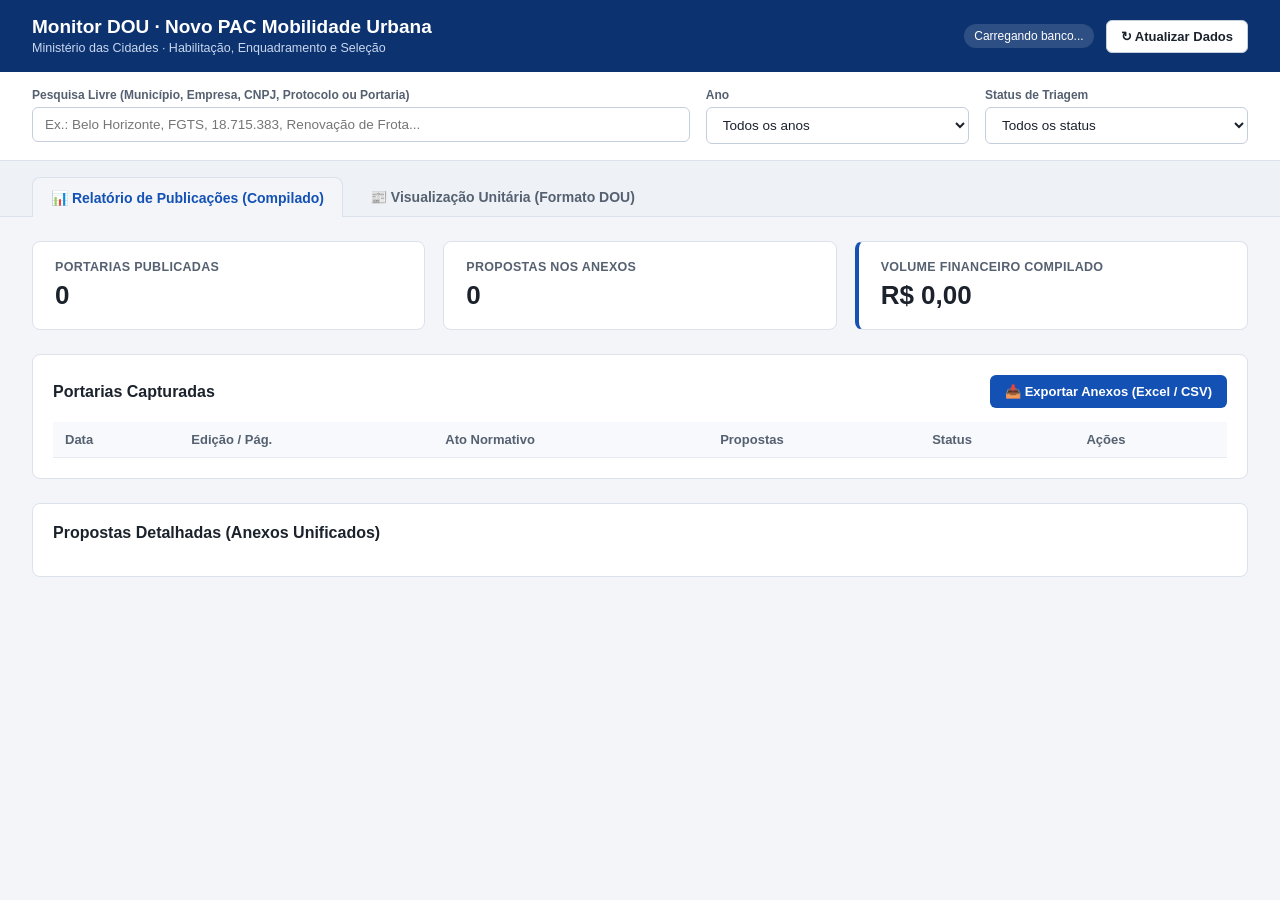
==== index.html @ 19306ff7 "Atualizacao DOU Novo PAC (26/11/2026 11:41)" ====
<!DOCTYPE html>
<html lang="pt-BR">
<head>
  <meta charset="UTF-8">
  <meta name="viewport" content="width=device-width, initial-scale=1.0">
  <title>Monitor DOU — Novo PAC Mobilidade Urbana</title>
  <link rel="stylesheet" href="estilo_dou.css">
</head>
<body>
  <header class="topbar">
    <div class="topbar-info">
      <h1>Monitor DOU · Novo PAC Mobilidade Urbana</h1>
      <span class="subtitulo">Ministério das Cidades · Habilitação, Enquadramento e Seleção</span>
    </div>
    <div class="topbar-actions">
      <span id="badge-atualizacao" class="badge-sync">Carregando banco...</span>
      <button id="btn-recarregar" class="btn btn-secundario" type="button">↻ Atualizar Dados</button>
    </div>
  </header>

  <section class="barra-filtros">
    <div class="campo-filtro campo-busca">
      <label for="filtro-busca">Pesquisa Livre (Município, Empresa, CNPJ, Protocolo ou Portaria)</label>
      <input type="text" id="filtro-busca" placeholder="Ex.: Belo Horizonte, FGTS, 18.715.383, Renovação de Frota...">
    </div>
    <div class="campo-filtro">
      <label for="filtro-ano">Ano</label>
      <select id="filtro-ano">
        <option value="TODOS">Todos os anos</option>
      </select>
    </div>
    <div class="campo-filtro">
      <label for="filtro-status">Status de Triagem</label>
      <select id="filtro-status">
        <option value="TODOS">Todos os status</option>
        <option value="Pendente">Pendente</option>
        <option value="Em análise">Em análise</option>
        <option value="Conferido">Conferido</option>
      </select>
    </div>
  </section>

  <nav class="abas-nav">
    <button class="aba-btn ativa" data-aba="relatorio" type="button">
      📊 Relatório de Publicações (Compilado)
    </button>
    <button class="aba-btn" data-aba="unitaria" type="button">
      📰 Visualização Unitária (Formato DOU)
    </button>
  </nav>

  <!-- ABA 1: RELATÓRIO COMPILADO -->
  <main id="view-relatorio" class="container-principal">
    <section class="grid-kpis">
      <article class="kpi-card">
        <span class="kpi-label">Portarias Publicadas</span>
        <strong id="kpi-portarias" class="kpi-valor">0</strong>
      </article>
      <article class="kpi-card">
        <span class="kpi-label">Propostas nos Anexos</span>
        <strong id="kpi-propostas" class="kpi-valor">0</strong>
      </article>
      <article class="kpi-card destaque">
        <span class="kpi-label">Volume Financeiro Compilado</span>
        <strong id="kpi-volume" class="kpi-valor">R$ 0,00</strong>
      </article>
    </section>

    <section class="bloco-tabela">
      <div class="bloco-header">
        <h2>Portarias Capturadas</h2>
        <button id="btn-exportar-csv" class="btn btn-primario" type="button">📥 Exportar Anexos (Excel / CSV)</button>
      </div>
      <div class="tabela-scroll">
        <table class="tabela-dados" id="tabela-portarias">
          <thead>
            <tr>
              <th>Data</th>
              <th>Edição / Pág.</th>
              <th>Ato Normativo</th>
              <th>Propostas</th>
              <th>Status</th>
              <th>Ações</th>
            </tr>
          </thead>
          <tbody></tbody>
        </table>
      </div>
    </section>

    <section class="bloco-tabela">
      <div class="bloco-header">
        <h2>Propostas Detalhadas (Anexos Unificados)</h2>
        <span id="contador-anexos" class="texto-auxiliar"></span>
      </div>
      <div class="tabela-scroll">
        <table class="tabela-dados" id="tabela-anexos">
          <thead></thead>
          <tbody></tbody>
        </table>
      </div>
    </section>
  </main>

  <!-- ABA 2: VISUALIZAÇÃO UNITÁRIA (FAC-SÍMILE DOU) -->
  <main id="view-unitaria" class="container-principal oculto">
    <section class="controles-unitaria">
      <div class="campo-filtro campo-seletor-ato">
        <label for="seletor-portaria">Selecione a Portaria Publicada:</label>
        <select id="seletor-portaria"></select>
      </div>
      <div class="campo-filtro">
        <label for="seletor-status-unitario">Status de Triagem:</label>
        <select id="seletor-status-unitario">
          <option value="Pendente">Pendente</option>
          <option value="Em análise">Em análise</option>
          <option value="Conferido">Conferido</option>
        </select>
      </div>
      <div class="acoes-unitaria">
        <a id="link-original-dou" href="#" target="_blank" rel="noopener" class="btn btn-secundario">Abrir no in.gov.br ↗</a>
        <button id="btn-imprimir-dou" class="btn btn-primario" type="button">🖨️ Imprimir / PDF</button>
      </div>
    </section>

    <article id="folha-dou" class="folha-dou">
      <p class="texto-vazio">Nenhuma portaria selecionada.</p>
    </article>
  </main>

  <script src="app_dou.js"></script>
</body>
</html>
---- estilo_dou.css ----
:root {
  --azul-gov: #1351b4;
  --azul-gov-escuro: #0c326f;
  --fundo-pagina: #f3f5f8;
  --fundo-card: #ffffff;
  --borda: #dce2ec;
  --texto-principal: #1b222c;
  --texto-secundario: #556070;
}

* {
  box-sizing: border-box;
}

body {
  margin: 0;
  font-family: -apple-system, BlinkMacSystemFont, "Segoe UI", Roboto, Arial, sans-serif;
  background-color: var(--fundo-pagina);
  color: var(--texto-principal);
}

/* Cabeçalho Superior */
.topbar {
  background: var(--azul-gov-escuro);
  color: #fff;
  padding: 16px 32px;
  display: flex;
  justify-content: space-between;
  align-items: center;
  flex-wrap: wrap;
  gap: 12px;
}

.topbar h1 {
  margin: 0;
  font-size: 19px;
  font-weight: 700;
}

.topbar .subtitulo {
  font-size: 12.5px;
  color: #c9d8f0;
}

.topbar-actions {
  display: flex;
  align-items: center;
  gap: 12px;
}

.badge-sync {
  font-size: 12px;
  background: rgba(255, 255, 255, 0.14);
  padding: 5px 10px;
  border-radius: 99px;
}

/* Filtros */
.barra-filtros {
  background: var(--fundo-card);
  border-bottom: 1px solid var(--borda);
  padding: 16px 32px;
  display: grid;
  grid-template-columns: 2.5fr 1fr 1fr;
  gap: 16px;
}

.campo-filtro {
  display: flex;
  flex-direction: column;
  gap: 5px;
}

.campo-filtro label {
  font-size: 12px;
  font-weight: 600;
  color: var(--texto-secundario);
}

.campo-filtro input,
.campo-filtro select {
  padding: 9px 12px;
  border: 1px solid #c5cedb;
  border-radius: 6px;
  font-size: 13.5px;
  background: #fff;
  color: var(--texto-principal);
}

.campo-filtro input:focus,
.campo-filtro select:focus {
  outline: 2px solid rgba(19, 81, 180, 0.25);
  border-color: var(--azul-gov);
}

/* Abas */
.abas-nav {
  padding: 16px 32px 0 32px;
  display: flex;
  gap: 8px;
  border-bottom: 1px solid var(--borda);
  background: #eef2f7;
}

.aba-btn {
  padding: 11px 18px;
  border: 1px solid transparent;
  border-bottom: none;
  background: transparent;
  font-size: 14px;
  font-weight: 600;
  color: var(--texto-secundario);
  border-radius: 8px 8px 0 0;
  cursor: pointer;
}

.aba-btn.ativa {
  background: var(--fundo-pagina);
  color: var(--azul-gov);
  border-color: var(--borda);
  margin-bottom: -1px;
}

.container-principal {
  max-width: 1360px;
  margin: 0 auto;
  padding: 24px 32px 48px 32px;
}

.oculto {
  display: none !important;
}

/* KPIs */
.grid-kpis {
  display: grid;
  grid-template-columns: repeat(3, 1fr);
  gap: 18px;
  margin-bottom: 24px;
}

.kpi-card {
  background: var(--fundo-card);
  border: 1px solid var(--borda);
  border-radius: 8px;
  padding: 18px 22px;
  display: flex;
  flex-direction: column;
  gap: 6px;
}

.kpi-card.destaque {
  border-left: 4px solid var(--azul-gov);
}

.kpi-label {
  font-size: 12.5px;
  font-weight: 600;
  color: var(--texto-secundario);
  text-transform: uppercase;
  letter-spacing: 0.3px;
}

.kpi-valor {
  font-size: 26px;
  font-weight: 700;
  color: var(--texto-principal);
}

/* Tabelas do Relatório */
.bloco-tabela {
  background: var(--fundo-card);
  border: 1px solid var(--borda);
  border-radius: 8px;
  padding: 20px;
  margin-bottom: 24px;
}

.bloco-header {
  display: flex;
  justify-content: space-between;
  align-items: center;
  margin-bottom: 14px;
  gap: 12px;
}

.bloco-header h2 {
  margin: 0;
  font-size: 16px;
}

.tabela-scroll {
  overflow-x: auto;
  max-height: 460px;
}

.tabela-dados {
  width: 100%;
  border-collapse: collapse;
  font-size: 13px;
}

.tabela-dados th,
.tabela-dados td {
  padding: 10px 12px;
  border-bottom: 1px solid #e6ebf2;
  text-align: left;
  vertical-align: top;
}

.tabela-dados th {
  background: #f7f9fc;
  font-weight: 600;
  color: var(--texto-secundario);
  position: sticky;
  top: 0;
  z-index: 1;
}

.tabela-dados tbody tr:hover {
  background: #f4f8ff;
}

/* Botões e Badges */
.btn {
  padding: 8px 14px;
  border-radius: 6px;
  font-size: 13px;
  font-weight: 600;
  cursor: pointer;
  border: 1px solid transparent;
  text-decoration: none;
  display: inline-flex;
  align-items: center;
  gap: 6px;
}

.btn-primario {
  background: var(--azul-gov);
  color: #fff;
}

.btn-primario:hover {
  background: var(--azul-gov-escuro);
}

.btn-secundario {
  background: #fff;
  color: var(--texto-principal);
  border-color: #c5cedb;
}

.btn-secundario:hover {
  background: #f0f4fa;
}

.btn-mini {
  padding: 4px 10px;
  font-size: 12px;
}

.pill-status {
  padding: 3px 9px;
  border-radius: 99px;
  font-size: 11.5px;
  font-weight: 600;
  display: inline-block;
}

.status-Pendente { background: #fff3cd; color: #856404; }
.status-Em { background: #cfe2ff; color: #084298; }
.status-Conferido { background: #d1e7dd; color: #0f5132; }

/* Controles da Visão Unitária */
.controles-unitaria {
  background: var(--fundo-card);
  border: 1px solid var(--borda);
  border-radius: 8px;
  padding: 16px 20px;
  margin-bottom: 24px;
  display: grid;
  grid-template-columns: 3fr 1.2fr auto;
  gap: 16px;
  align-items: end;
}

.acoes-unitaria {
  display: flex;
  gap: 10px;
}

/* =========================================================
   FAC-SÍMILE DO DIÁRIO OFICIAL DA UNIÃO (IMPRENSA NACIONAL)
   ========================================================= */
.folha-dou {
  max-width: 880px;
  margin: 0 auto;
  background: #ffffff;
  padding: 48px 58px;
  box-shadow: 0 3px 14px rgba(0, 0, 0, 0.12);
  border-top: 4px solid var(--azul-gov);
  font-family: "Times New Roman", Georgia, serif;
  color: #111111;
}

.dou-topo-titulo {
  font-family: Arial, Helvetica, sans-serif;
  font-size: 16px;
  font-weight: 700;
  letter-spacing: 0.4px;
  margin-bottom: 6px;
}

.dou-metadados {
  font-family: Arial, Helvetica, sans-serif;
  font-size: 12px;
  color: #333;
  padding-bottom: 10px;
  border-bottom: 1px solid #cccccc;
  margin-bottom: 24px;
  line-height: 1.65;
}

.dou-metadados .sep {
  margin: 0 6px;
  color: #999;
}

.dou-ato-titulo {
  text-align: center;
  font-weight: bold;
  font-size: 16px;
  text-transform: uppercase;
  margin: 18px 0 22px 0;
  letter-spacing: 0.3px;
}

.dou-ementa {
  margin-left: 44%;
  text-align: justify;
  font-size: 13.5px;
  line-height: 1.48;
  margin-bottom: 24px;
}

.dou-corpo p {
  text-align: justify;
  text-indent: 2.4em;
  font-size: 15px;
  line-height: 1.62;
  margin: 0 0 12px 0;
}

.dou-assinatura {
  text-align: center;
  font-weight: bold;
  font-size: 14.5px;
  text-transform: uppercase;
  margin: 34px 0 28px 0;
}

.dou-anexo-titulo {
  text-align: center;
  font-weight: bold;
  font-size: 15px;
  margin: 26px 0 12px 0;
}

.dou-tabela-anexo {
  width: 100%;
  border-collapse: collapse;
  font-family: Arial, Helvetica, sans-serif;
  font-size: 11.5px;
  margin-bottom: 28px;
}

.dou-tabela-anexo th,
.dou-tabela-anexo td {
  border: 1px solid #444;
  padding: 6px 8px;
  text-align: left;
  vertical-align: top;
}

.dou-tabela-anexo th {
  background-color: #f2f2f2;
  font-weight: bold;
}

.dou-rodape-certificacao {
  font-family: Arial, Helvetica, sans-serif;
  font-size: 11px;
  color: #555;
  border-top: 1px solid #ddd;
  padding-top: 10px;
  margin-top: 24px;
}

/* Regras limpas para impressão ou Salvar como PDF */
@media print {
  body { background: #fff; }
  .topbar, .barra-filtros, .abas-nav, .controles-unitaria { display: none !important; }
  .container-principal { padding: 0; max-width: 100%; }
  .folha-dou {
    box-shadow: none;
    border-top: none;
    padding: 10px 15px;
    max-width: 100%;
  }
}
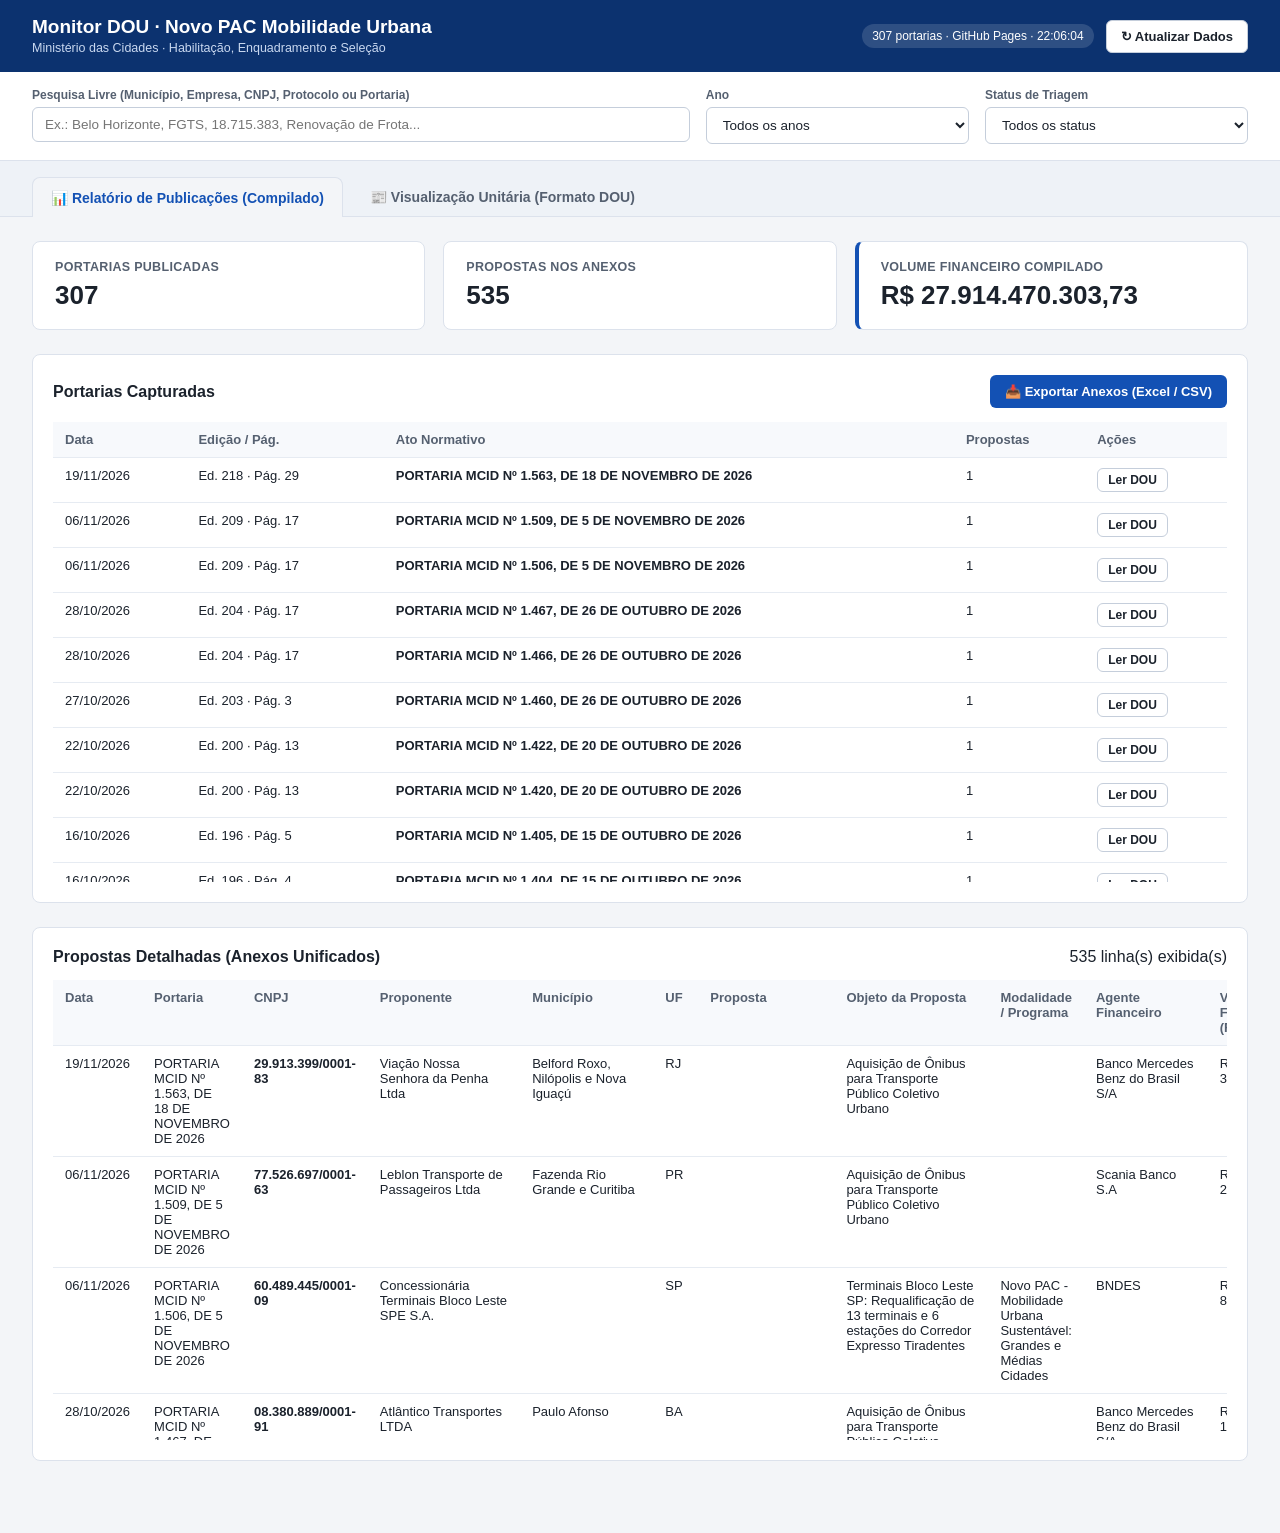
==== commit bfca3b42: "Atualizacao DOU Novo PAC (26/11/2026 12:17)" ====
--- a/index.html
+++ b/index.html
@@ -73,16 +73,15 @@
       </div>
       <div class="tabela-scroll">
         <table class="tabela-dados" id="tabela-portarias">
-          <thead>
-            <tr>
-              <th>Data</th>
-              <th>Edição / Pág.</th>
-              <th>Ato Normativo</th>
-              <th>Propostas</th>
-              <th>Status</th>
-              <th>Ações</th>
-            </tr>
-          </thead>
+         <thead>
+  <tr>
+    <th>Data</th>
+    <th>Edição / Pág.</th>
+    <th>Ato Normativo</th>
+    <th>Propostas</th>
+    <th>Ações</th>
+  </tr>
+</thead>
           <tbody></tbody>
         </table>
       </div>
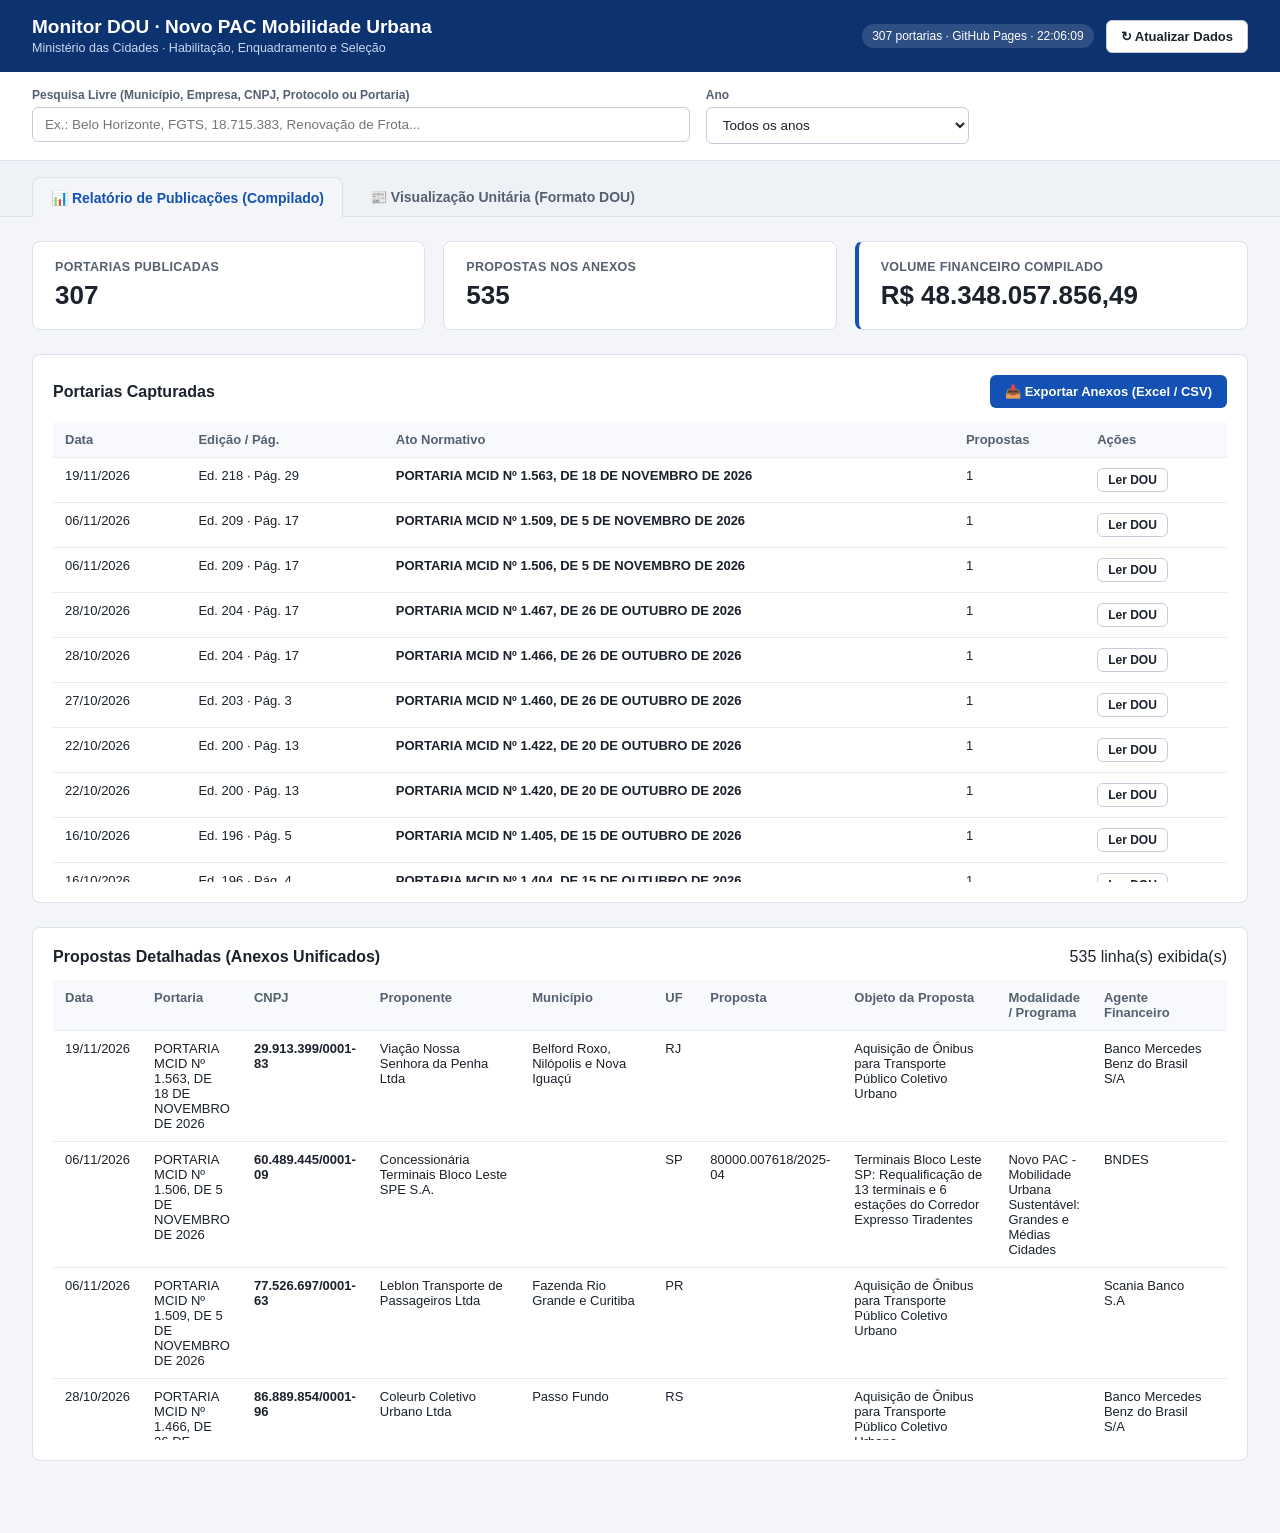
==== commit 017dac29: "Atualizacao DOU Novo PAC (26/11/2026 14:25)" ====
--- a/index.html
+++ b/index.html
@@ -27,15 +27,6 @@
       <label for="filtro-ano">Ano</label>
       <select id="filtro-ano">
         <option value="TODOS">Todos os anos</option>
-      </select>
-    </div>
-    <div class="campo-filtro">
-      <label for="filtro-status">Status de Triagem</label>
-      <select id="filtro-status">
-        <option value="TODOS">Todos os status</option>
-        <option value="Pendente">Pendente</option>
-        <option value="Em análise">Em análise</option>
-        <option value="Conferido">Conferido</option>
       </select>
     </div>
   </section>
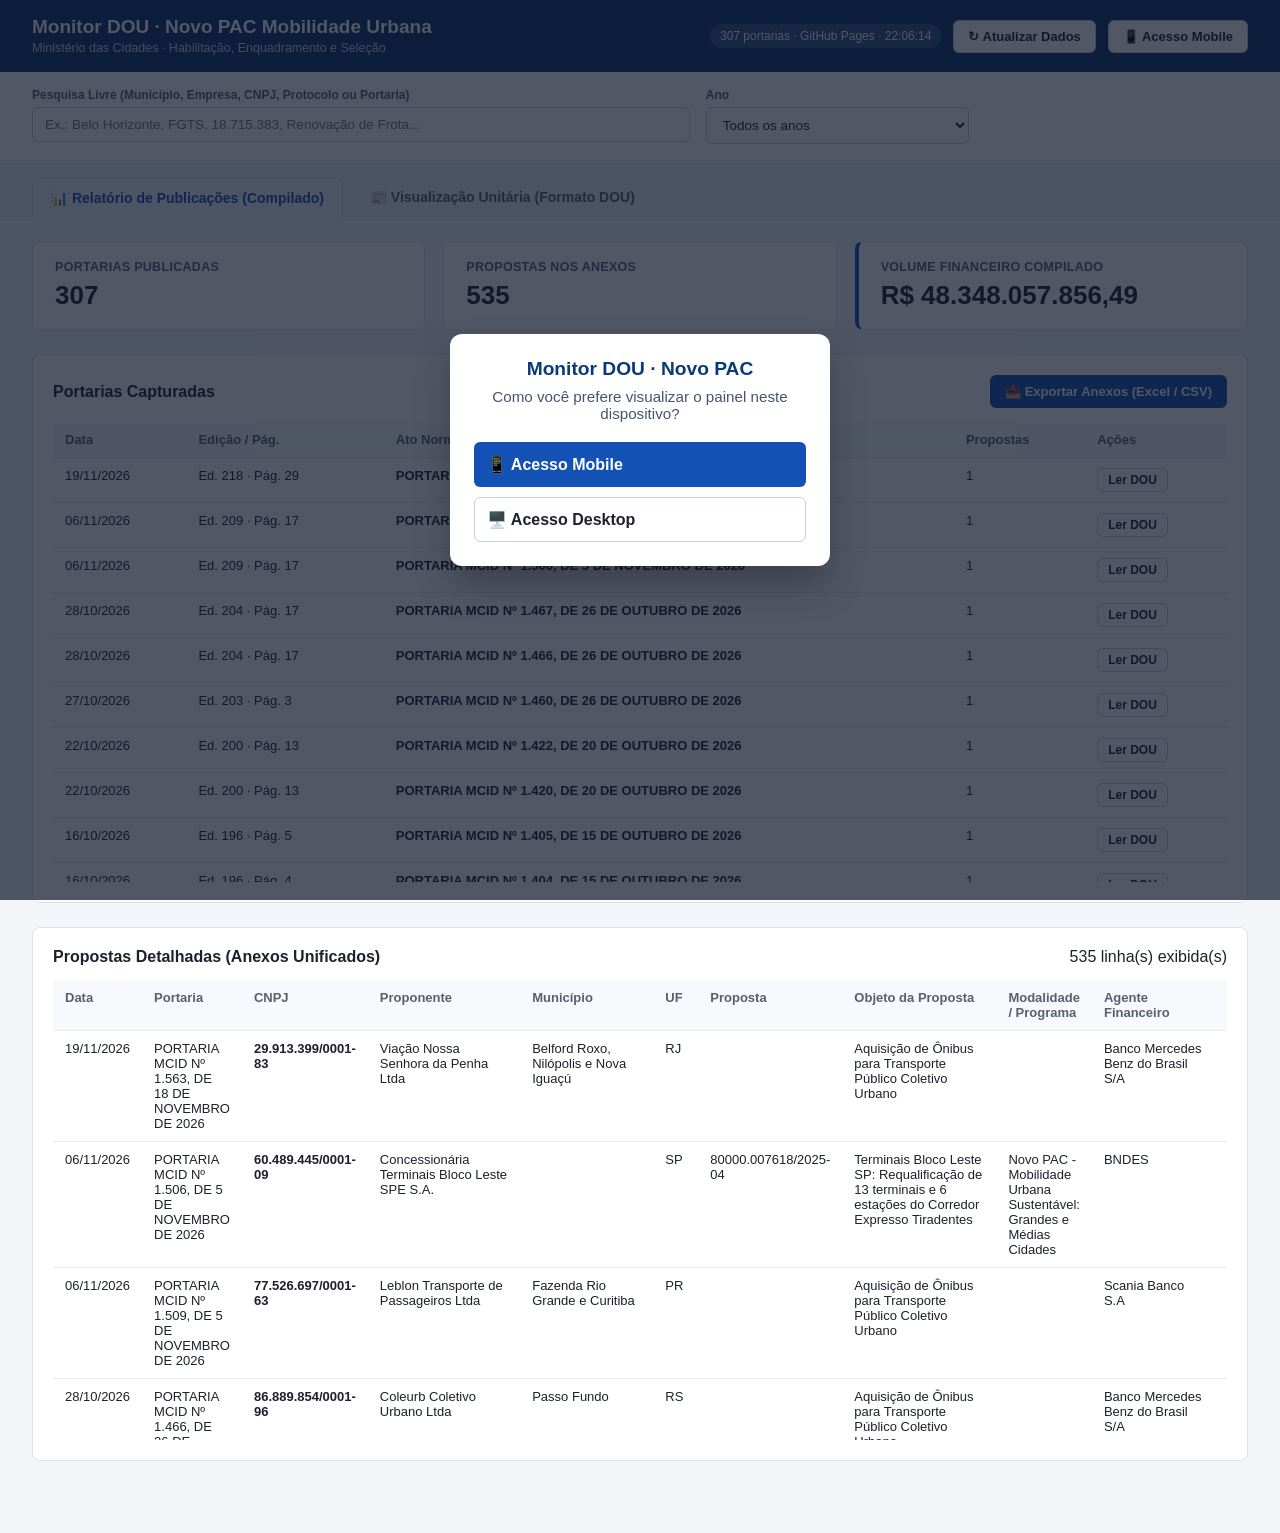
==== commit 063ed4cb: "Atualizacao DOU Novo PAC (26/11/2026 14:53)" ====
--- a/index.html
+++ b/index.html
@@ -1,12 +1,27 @@
 <!DOCTYPE html>
 <html lang="pt-BR">
 <head>
+  <link rel="icon" type="image/svg+xml" href="data:image/svg+xml,%3Csvg xmlns='http://www.w3.org/2000/svg' viewBox='0 0 64 64'%3E%3Crect width='64' height='64' rx='14' fill='%230b3b75'/%3E%3Crect x='15' y='12' width='34' height='40' rx='4' fill='%23ffffff'/%3E%3Crect x='21' y='21' width='22' height='4' rx='2' fill='%230b3b75'/%3E%3Crect x='21' y='30' width='22' height='4' rx='2' fill='%230b3b75'/%3E%3Crect x='21' y='39' width='14' height='4' rx='2' fill='%2316a34a'/%3E%3C/svg%3E">
   <meta charset="UTF-8">
   <meta name="viewport" content="width=device-width, initial-scale=1.0">
   <title>Monitor DOU — Novo PAC Mobilidade Urbana</title>
   <link rel="stylesheet" href="estilo_dou.css">
 </head>
 <body>
+  <div id="modal-modo-acesso" class="modal-visao oculto">
+  <div class="modal-visao-card">
+    <h2>Monitor DOU · Novo PAC</h2>
+    <p>Como você prefere visualizar o painel neste dispositivo?</p>
+    <div class="modal-visao-botoes">
+      <button type="button" class="btn btn-primario" onclick="definirModoVisao('mobile')">
+        📱 Acesso Mobile
+      </button>
+      <button type="button" class="btn btn-secundario" onclick="definirModoVisao('desktop')">
+        🖥️ Acesso Desktop
+      </button>
+    </div>
+  </div>
+</div>
   <header class="topbar">
     <div class="topbar-info">
       <h1>Monitor DOU · Novo PAC Mobilidade Urbana</h1>
@@ -15,6 +30,9 @@
     <div class="topbar-actions">
       <span id="badge-atualizacao" class="badge-sync">Carregando banco...</span>
       <button id="btn-recarregar" class="btn btn-secundario" type="button">↻ Atualizar Dados</button>
+      <button id="btn-alternar-visao" type="button" class="btn btn-secundario" onclick="alternarModoVisao()">
+  📱 Acesso Mobile
+</button>
     </div>
   </header>
 
--- a/estilo_dou.css
+++ b/estilo_dou.css
@@ -408,3 +408,97 @@
     max-width: 100%;
   }
 }
+/* Modal de escolha inicial (Mobile / Desktop) */
+.modal-visao {
+  position: fixed;
+  inset: 0;
+  background: rgba(15, 23, 42, 0.72);
+  display: flex;
+  align-items: center;
+  justify-content: center;
+  z-index: 9999;
+  padding: 16px;
+}
+
+.modal-visao.oculto {
+  display: none;
+}
+
+.modal-visao-card {
+  background: #ffffff;
+  border-radius: 12px;
+  padding: 24px;
+  max-width: 380px;
+  width: 100%;
+  text-align: center;
+  box-shadow: 0 20px 35px rgba(0, 0, 0, 0.25);
+}
+
+.modal-visao-card h2 {
+  margin: 0 0 8px;
+  font-size: 1.2rem;
+  color: #0b3b75;
+}
+
+.modal-visao-card p {
+  margin: 0 0 20px;
+  color: #475569;
+  font-size: 0.95rem;
+}
+
+.modal-visao-botoes {
+  display: flex;
+  flex-direction: column;
+  gap: 10px;
+}
+
+.modal-visao-botoes .btn {
+  width: 100%;
+  padding: 12px;
+  font-size: 1rem;
+}
+
+/* Adaptações quando o Acesso Mobile está ativo */
+body.modo-mobile .container,
+body.modo-mobile main,
+body.modo-mobile header {
+  max-width: 100%;
+  padding-left: 12px;
+  padding-right: 12px;
+}
+
+body.modo-mobile .kpis-grid,
+body.modo-mobile .grid-kpis {
+  display: grid;
+  grid-template-columns: 1fr !important;
+  gap: 10px;
+}
+
+body.modo-mobile .barra-filtros,
+body.modo-mobile .filtros-grid {
+  display: flex;
+  flex-direction: column;
+  gap: 10px;
+}
+
+body.modo-mobile .barra-filtros input,
+body.modo-mobile .barra-filtros select,
+body.modo-mobile .filtros-grid input,
+body.modo-mobile .filtros-grid select {
+  width: 100%;
+  font-size: 16px; /* Evita zoom automático no iOS/Android ao tocar no campo */
+}
+
+body.modo-mobile table {
+  font-size: 0.82rem;
+}
+
+body.modo-mobile th,
+body.modo-mobile td {
+  padding: 8px 6px;
+}
+
+body.modo-mobile .folha-dou {
+  padding: 16px 12px;
+  font-size: 0.92rem;
+}
